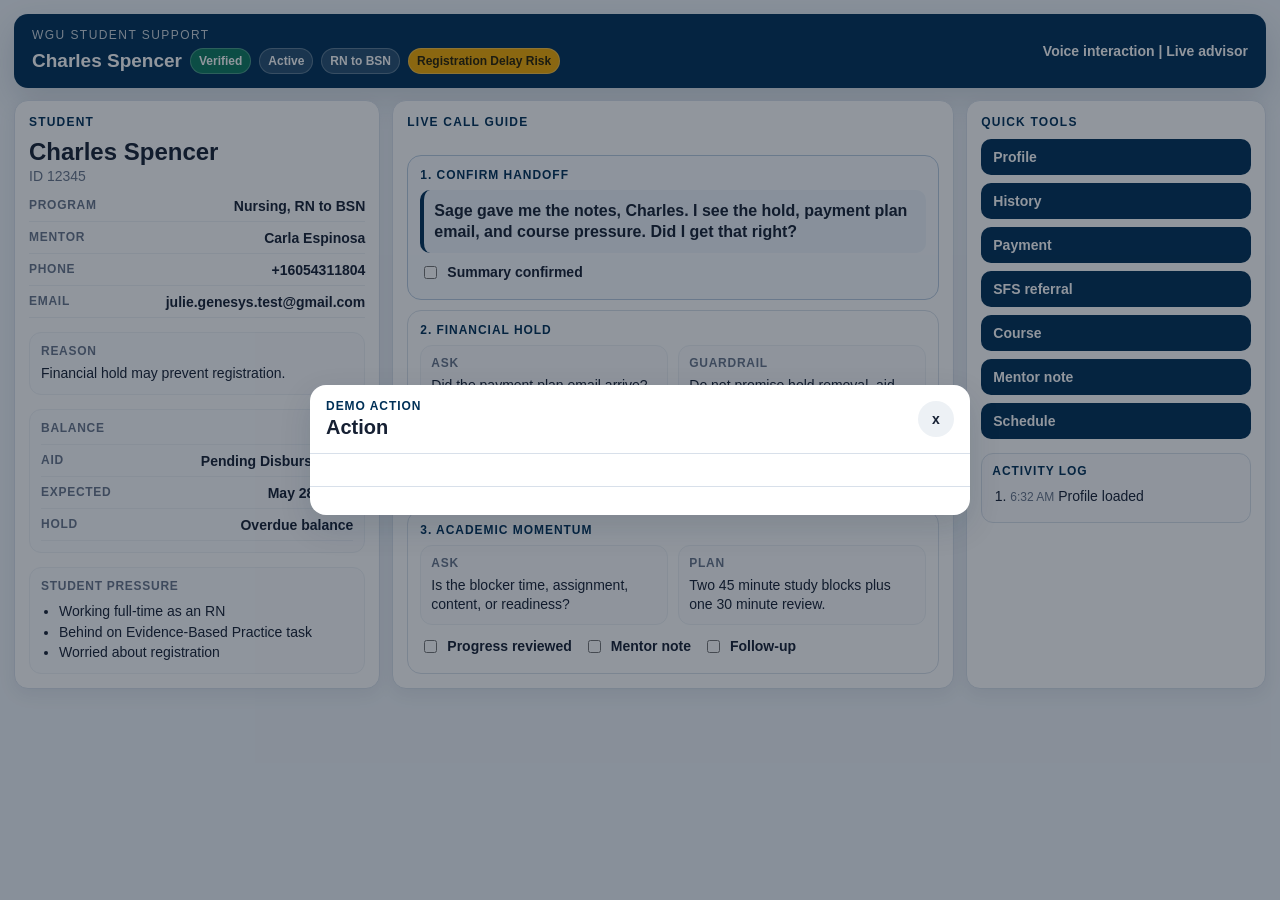
==== index.html @ 22fc6ad2 "Describe your changes" ====
<!doctype html>
<html lang="en">
<head>
  <meta charset="utf-8" />
  <meta name="viewport" content="width=device-width, initial-scale=1" />
  <title>WGU Student Support</title>
  <meta http-equiv="refresh" content="0; url=agent-script.html?StudentId=12345" />
</head>
<body>
  <p><a href="agent-script.html?StudentId=12345">Open WGU Student Support demo</a></p>
</body>
</html>
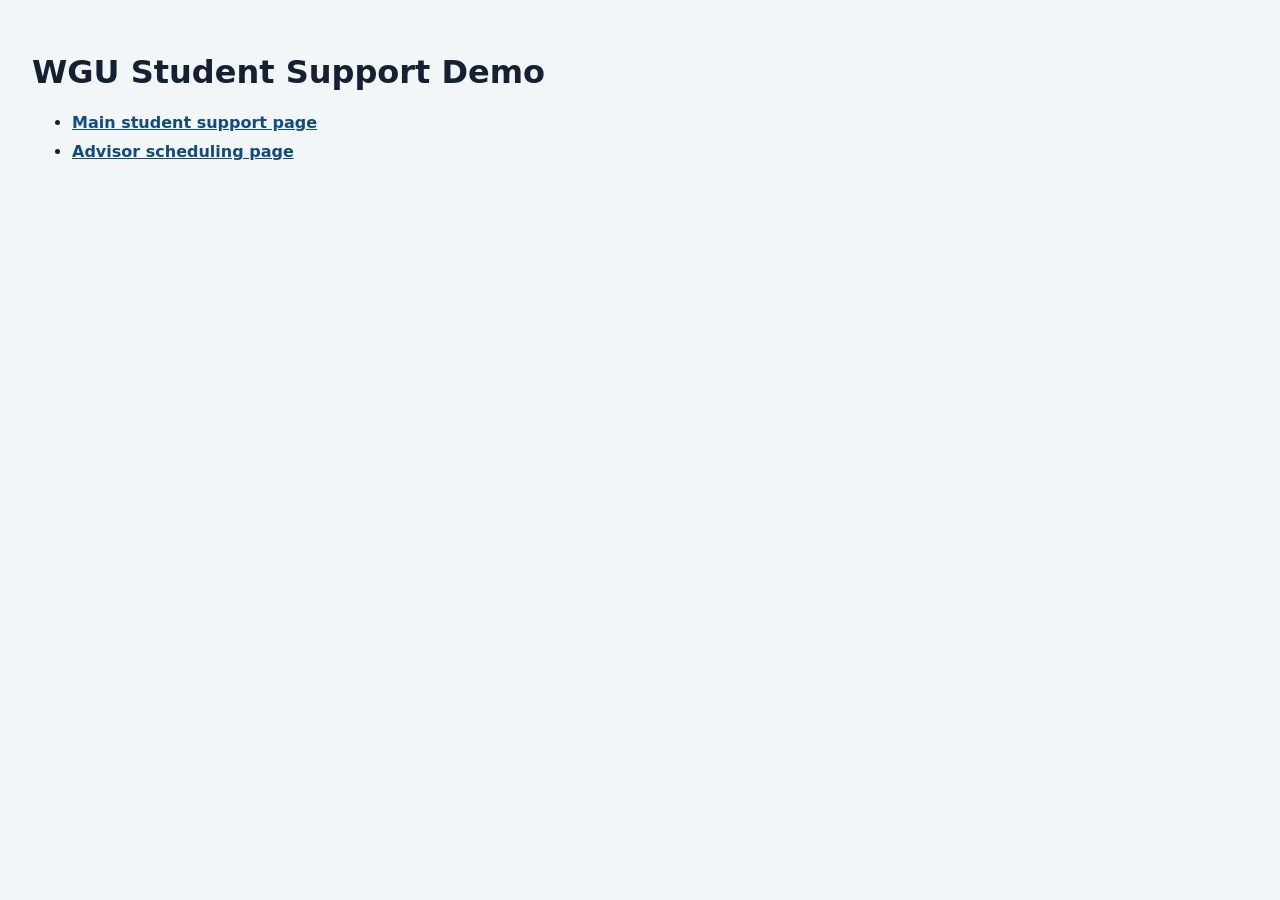
==== commit ac576180: "Describe your changes" ====
--- a/index.html
+++ b/index.html
@@ -4,9 +4,17 @@
   <meta charset="utf-8" />
   <meta name="viewport" content="width=device-width, initial-scale=1" />
   <title>WGU Student Support</title>
-  <meta http-equiv="refresh" content="0; url=agent-script.html?StudentId=12345" />
+  <style>
+    body { font-family: system-ui, -apple-system, BlinkMacSystemFont, "Segoe UI", sans-serif; padding: 24px; background: #f3f6f9; color: #162033; }
+    a { color: #0f4c81; font-weight: 800; }
+    li { margin: 10px 0; }
+  </style>
 </head>
 <body>
-  <p><a href="agent-script.html?StudentId=12345">Open WGU Student Support demo</a></p>
+  <h1>WGU Student Support Demo</h1>
+  <ul>
+    <li><a href="agent-script.html?StudentId=12345">Main student support page</a></li>
+    <li><a href="schedule-script.html?StudentId=12345">Advisor scheduling page</a></li>
+  </ul>
 </body>
 </html>
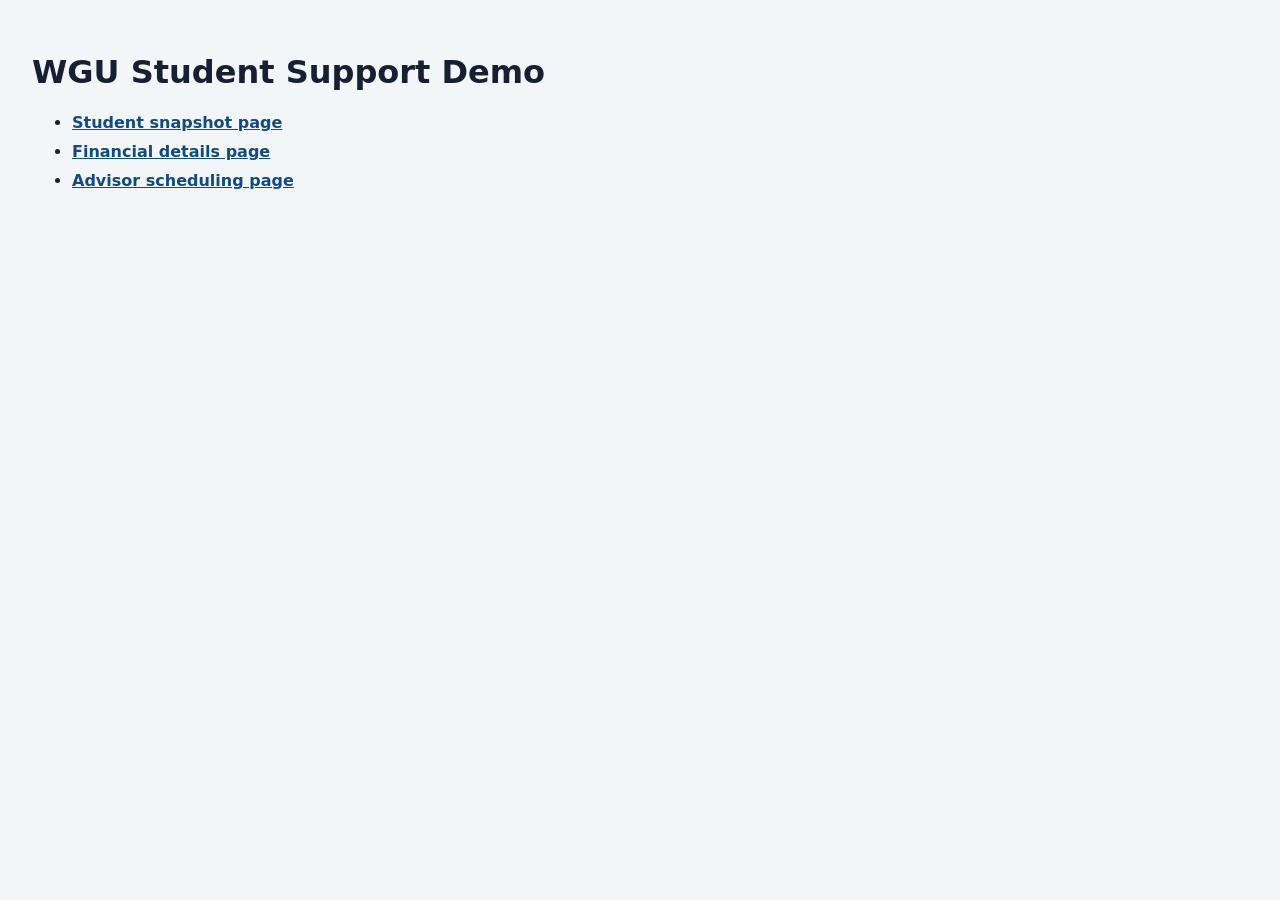
==== commit 2ffadcb4: "Describe your changes" ====
--- a/index.html
+++ b/index.html
@@ -13,7 +13,8 @@
 <body>
   <h1>WGU Student Support Demo</h1>
   <ul>
-    <li><a href="agent-script.html?StudentId=12345">Main student support page</a></li>
+    <li><a href="agent-script.html?StudentId=12345">Student snapshot page</a></li>
+    <li><a href="financial-script.html?StudentId=12345">Financial details page</a></li>
     <li><a href="schedule-script.html?StudentId=12345">Advisor scheduling page</a></li>
   </ul>
 </body>
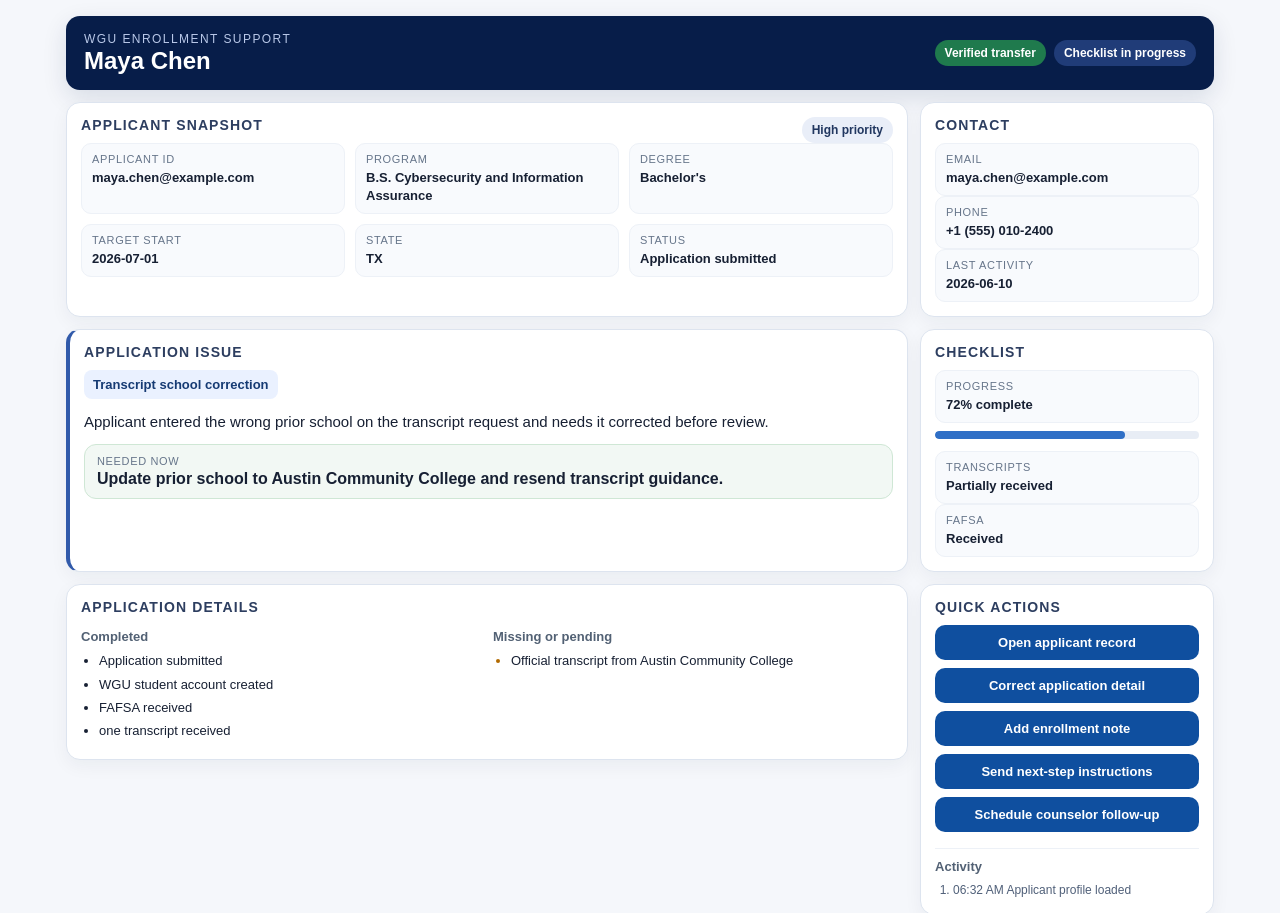
==== commit d186d364: "Describe your changes" ====
--- a/index.html
+++ b/index.html
@@ -1,21 +1 @@
-<!doctype html>
-<html lang="en">
-<head>
-  <meta charset="utf-8" />
-  <meta name="viewport" content="width=device-width, initial-scale=1" />
-  <title>WGU Student Support</title>
-  <style>
-    body { font-family: system-ui, -apple-system, BlinkMacSystemFont, "Segoe UI", sans-serif; padding: 24px; background: #f3f6f9; color: #162033; }
-    a { color: #0f4c81; font-weight: 800; }
-    li { margin: 10px 0; }
-  </style>
-</head>
-<body>
-  <h1>WGU Student Support Demo</h1>
-  <ul>
-    <li><a href="agent-script.html?StudentId=12345">Student snapshot page</a></li>
-    <li><a href="financial-script.html?StudentId=12345">Financial details page</a></li>
-    <li><a href="schedule-script.html?StudentId=12345">Advisor scheduling page</a></li>
-  </ul>
-</body>
-</html>
+<!doctype html><html><head><meta charset="utf-8"><meta name="viewport" content="width=device-width,initial-scale=1"><meta http-equiv="refresh" content="0;url=agent-script.html?ApplicantId=maya.chen@example.com"><title>WGU Applicant Support</title></head><body><a href="agent-script.html?ApplicantId=maya.chen@example.com">Open demo</a></body></html>
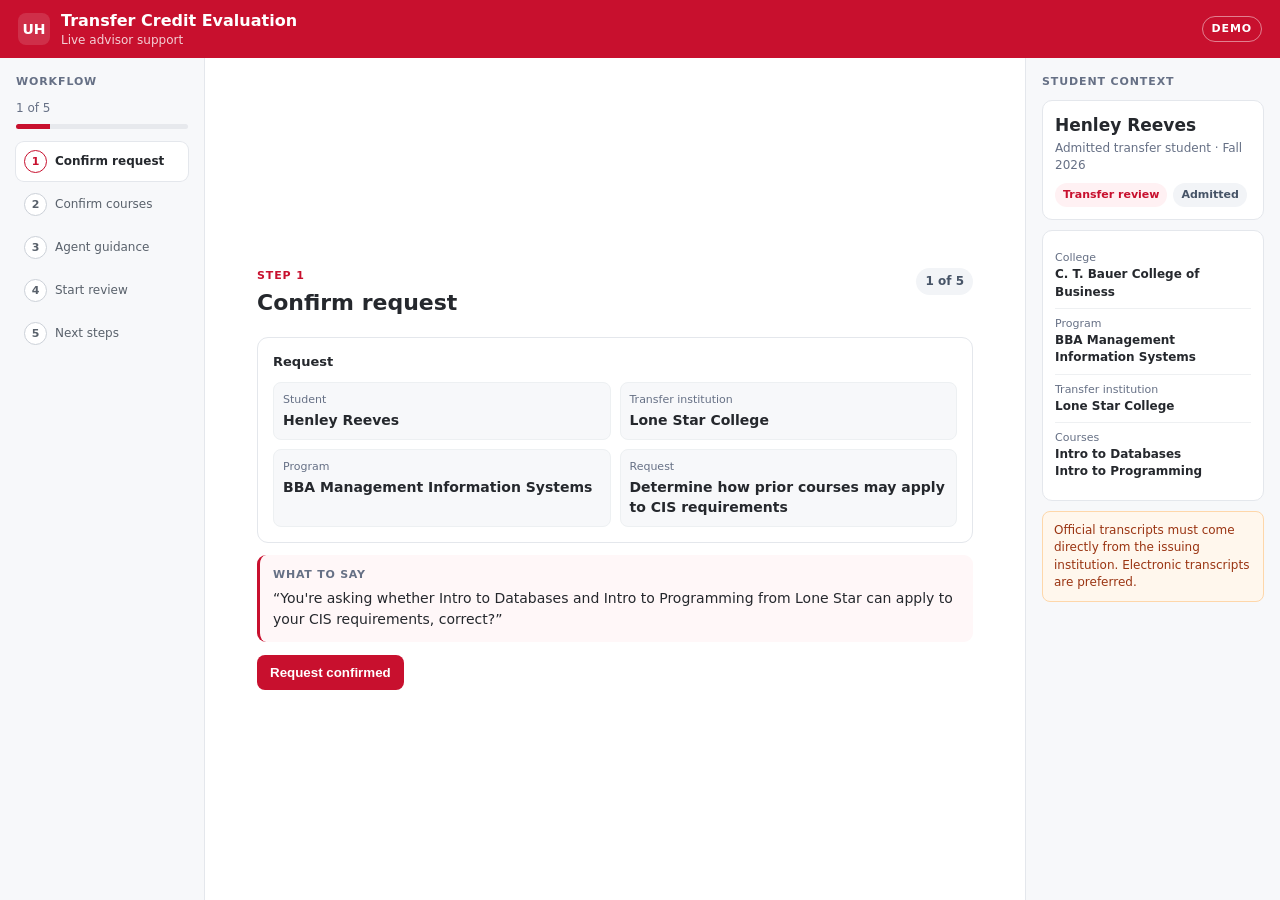
==== commit 5fec60dd: "Deploy website updates" ====
--- a/index.html
+++ b/index.html
@@ -1 +1,23 @@
-<!doctype html><html><head><meta charset="utf-8"><meta name="viewport" content="width=device-width,initial-scale=1"><meta http-equiv="refresh" content="0;url=agent-script.html?ApplicantId=maya.chen@example.com"><title>WGU Applicant Support</title></head><body><a href="agent-script.html?ApplicantId=maya.chen@example.com">Open demo</a></body></html>+<!doctype html>
+<!-- Simulated Genesys Agent Workspace demo script. All actions are mock UI interactions only. -->
+<html lang="en"><head><meta charset="utf-8"><meta name="viewport" content="width=device-width,initial-scale=1"><title>Transfer Credit Evaluation</title>
+<style>
+:root{--red:#C8102E;--red2:#a60d27;--text:#25282d;--muted:#667085;--line:#e4e7ec;--panel:#f7f8fa;--ok:#157347;--okbg:#ecfdf3}*{box-sizing:border-box}body{margin:0;font:14px/1.45 system-ui,-apple-system,Segoe UI,sans-serif;color:var(--text);background:#fff}.top{position:sticky;top:0;z-index:5;height:58px;background:var(--red);color:#fff;display:flex;align-items:center;justify-content:space-between;padding:0 18px}.brand{display:flex;align-items:center;gap:11px}.mark{width:32px;height:32px;border-radius:8px;background:#ffffff22;display:grid;place-items:center;font-weight:800}.t1{font-weight:800;font-size:16px}.t2{font-size:12px;opacity:.8}.demo{border:1px solid #ffffff77;border-radius:999px;padding:4px 9px;font-size:11px;font-weight:800;letter-spacing:.08em}.grid{display:grid;grid-template-columns:205px minmax(0,1fr) 255px;min-height:calc(100vh - 58px)}aside{background:var(--panel);padding:16px}.left{border-right:1px solid var(--line)}.right{border-left:1px solid var(--line)}.label{font-size:11px;color:var(--muted);font-weight:800;text-transform:uppercase;letter-spacing:.08em;margin-bottom:10px}.bar{height:5px;background:#e7e9ed;border-radius:99px;overflow:hidden;margin:7px 0 13px}.fill{height:100%;background:var(--red);width:20%;transition:.2s}.small{font-size:12px;color:var(--muted)}.step{display:flex;gap:8px;align-items:center;padding:8px;border-radius:8px;color:#59616b;font-size:12px;margin:4px 0}.step.active{background:#fff;box-shadow:0 0 0 1px var(--line);font-weight:700;color:var(--text)}.step.done{color:var(--ok)}.num{width:23px;height:23px;border:1px solid #ccd1d8;border-radius:50%;display:grid;place-items:center;background:#fff;font-size:11px;font-weight:700}.step.active .num{border-color:var(--red);color:var(--red)}main{padding:22px;max-width:760px;width:100%;margin:auto}.head{display:flex;justify-content:space-between;gap:12px;margin-bottom:15px}.eyebrow{color:var(--red);font-size:11px;font-weight:800;text-transform:uppercase;letter-spacing:.08em}.head h1{font-size:22px;margin:3px 0}.pill{height:max-content;background:#f2f4f7;border-radius:999px;padding:5px 9px;font-size:12px;font-weight:700;color:#475467}.card{border:1px solid var(--line);border-radius:11px;padding:15px;margin-bottom:12px;background:#fff}.card h3{font-size:13px;margin:0 0 10px}.fields{display:grid;grid-template-columns:1fr 1fr;gap:9px}.field{background:var(--panel);border:1px solid #edf0f2;border-radius:8px;padding:9px}.fl{font-size:11px;color:var(--muted)}.fv{font-weight:700;margin-top:2px}.say,.guide{padding:12px 13px;border-radius:9px;line-height:1.5}.say{background:#fff7f8;border-left:3px solid var(--red)}.guide{background:#f8fafc;border:1px solid var(--line)}.kick{font-size:11px;color:var(--muted);font-weight:800;text-transform:uppercase;letter-spacing:.07em;margin-bottom:4px}.warn{margin-top:10px;padding:10px 11px;border-radius:8px;background:#fff7ed;border:1px solid #fed7aa;color:#9a3412;font-size:12px}.actions{display:flex;gap:8px;flex-wrap:wrap;margin-top:13px}.btn{border-radius:8px;padding:9px 12px;font-weight:750;cursor:pointer;border:1px solid transparent}.primary{background:var(--red);color:#fff}.primary:hover{background:var(--red2)}.secondary{background:#fff;border-color:#d0d5dd;color:#344054}.btn:disabled{opacity:.55;cursor:default}.context{background:#fff;border:1px solid var(--line);border-radius:10px;padding:12px;margin-bottom:10px}.name{font-size:17px;font-weight:800}.sub{font-size:12px;color:var(--muted);margin-top:2px}.badges{display:flex;gap:6px;flex-wrap:wrap;margin-top:9px}.badge{font-size:11px;font-weight:700;border-radius:99px;padding:4px 8px;background:#f2f4f7;color:#475467}.badge.red{background:#fff1f3;color:var(--red)}.row{padding:7px 0;border-bottom:1px solid #eef0f2}.row:last-child{border:0}.rl{font-size:11px;color:var(--muted)}.rv{font-size:12px;font-weight:650}.loading{display:none;align-items:center;gap:8px;font-size:12px;color:var(--muted);margin-top:11px}.loading.show{display:flex}.spin{width:14px;height:14px;border:2px solid #e1e4e8;border-top-color:var(--red);border-radius:50%;animation:s .7s linear infinite}@keyframes s{to{transform:rotate(360deg)}}.success{display:none;margin-top:11px;background:var(--okbg);border:1px solid #a6f4c5;color:var(--ok);border-radius:8px;padding:11px}.success.show{display:block}.details{display:none;margin-top:10px;background:#fafafa;border:1px solid var(--line);border-radius:8px;padding:10px}.details.show{display:block}.drow{display:flex;justify-content:space-between;gap:10px;padding:6px 0;border-bottom:1px solid #eceff2;font-size:12px}.drow:last-child{border:0}.drow span:first-child{color:var(--muted)}.drow span:last-child{text-align:right;font-weight:700}.complete{text-align:center;padding:35px 10px}.check{width:46px;height:46px;margin:auto;border-radius:50%;background:var(--okbg);border:1px solid #a6f4c5;color:var(--ok);display:grid;place-items:center;font-size:23px;font-weight:900}.complete h2{margin:9px 0 4px}.complete p{margin:0;color:var(--muted)}
+@media(max-width:900px){.grid{grid-template-columns:180px 1fr}.right{grid-column:1/-1;border-left:0;border-top:1px solid var(--line);display:grid;grid-template-columns:1fr 1fr;gap:10px}.right>.label{grid-column:1/-1}}@media(max-width:680px){.grid{display:block}.left{border-right:0;border-bottom:1px solid var(--line)}.steps{display:grid;grid-template-columns:repeat(5,1fr)}.step{justify-content:center}.step span:last-child{display:none}.right{display:block}.fields{grid-template-columns:1fr}main{padding:16px}.t2{display:none}}
+</style></head>
+<body><div class="top"><div class="brand"><div class="mark">UH</div><div><div class="t1">Transfer Credit Evaluation</div><div class="t2">Live advisor support</div></div></div><div class="demo">DEMO</div></div>
+<div class="grid"><aside class="left"><div class="label">Workflow</div><div class="small" id="ptext">1 of 5</div><div class="bar"><div class="fill" id="fill"></div></div><div class="steps" id="steps"></div></aside>
+<main><div class="head"><div><div class="eyebrow" id="eye">Step 1</div><h1 id="title">Confirm request</h1></div><div class="pill" id="count">1 of 5</div></div><section id="content"></section></main>
+<aside class="right"><div class="label">Student context</div><div class="context"><div class="name">Henley Reeves</div><div class="sub">Admitted transfer student · Fall 2026</div><div class="badges"><span class="badge red">Transfer review</span><span class="badge">Admitted</span></div></div><div class="context"><div class="row"><div class="rl">College</div><div class="rv">C. T. Bauer College of Business</div></div><div class="row"><div class="rl">Program</div><div class="rv">BBA Management Information Systems</div></div><div class="row"><div class="rl">Transfer institution</div><div class="rv">Lone Star College</div></div><div class="row"><div class="rl">Courses</div><div class="rv">Intro to Databases<br>Intro to Programming</div></div></div><div class="warn">Official transcripts must come directly from the issuing institution. Electronic transcripts are preferred.</div></aside></div>
+<script>
+const names=['Confirm request','Confirm courses','Agent guidance','Start review','Next steps'];let step=1,review=false,complete=false;
+function renderSteps(){const e=document.getElementById('steps');e.innerHTML=names.map((n,i)=>{const x=i+1,d=x<step||complete&&x===5;return `<div class="step ${x===step?'active':''} ${d?'done':''}"><span class="num">${d?'✓':x}</span><span>${n}</span></div>`}).join('');document.getElementById('ptext').textContent=`${step} of 5`;document.getElementById('count').textContent=`${step} of 5`;document.getElementById('fill').style.width=`${step*20}%`;document.getElementById('eye').textContent=`Step ${step}`;document.getElementById('title').textContent=names[step-1]}
+function go(n){step=n;renderSteps();render()}
+function render(){const c=document.getElementById('content');if(step===1)c.innerHTML=`<div class="card"><h3>Request</h3><div class="fields"><div class="field"><div class="fl">Student</div><div class="fv">Henley Reeves</div></div><div class="field"><div class="fl">Transfer institution</div><div class="fv">Lone Star College</div></div><div class="field"><div class="fl">Program</div><div class="fv">BBA Management Information Systems</div></div><div class="field"><div class="fl">Request</div><div class="fv">Determine how prior courses may apply to CIS requirements</div></div></div></div><div class="say"><div class="kick">What to say</div>“You're asking whether Intro to Databases and Intro to Programming from Lone Star can apply to your CIS requirements, correct?”</div><div class="actions"><button class="btn primary" onclick="go(2)">Request confirmed</button></div>`;
+if(step===2)c.innerHTML=`<div class="card"><h3>Courses to review</h3><div class="fields"><div class="field"><div class="fl">Course 1</div><div class="fv">Intro to Databases</div></div><div class="field"><div class="fl">Course 2</div><div class="fv">Intro to Programming</div></div><div class="field" style="grid-column:1/-1"><div class="fl">Transfer institution</div><div class="fv">Lone Star College</div></div></div></div><div class="actions"><button class="btn secondary" onclick="go(1)">Back</button><button class="btn primary" onclick="go(3)">Courses confirmed</button></div>`;
+if(step===3)c.innerHTML=`<div class="guide"><div class="kick">Agent guidance</div>I can help get this moving. The actual course equivalencies are determined through the transfer-credit evaluation, so I don't want to promise that either course will count before that review.</div><div class="warn">Do not quote a transfer-hour total or promise that either course satisfies a specific degree requirement before evaluation.</div><div class="actions"><button class="btn secondary" onclick="go(2)">Back</button><button class="btn primary" onclick="go(4)">Continue</button></div>`;
+if(step===4)c.innerHTML=`<div class="card"><h3>Transfer-credit review</h3><div class="sub">Capture the request for evaluation. This is a simulated demo action.</div><div class="actions"><button id="start" class="btn primary" onclick="startReview()" ${review?'disabled':''}>${review?'Review request captured':'Start Transfer Credit Review'}</button>${review?'<button class="btn secondary" onclick="toggleDetails()">View Review Details</button>':''}</div><div class="loading" id="loading"><span class="spin"></span>Capturing review request...</div><div class="success ${review?'show':''}"><strong>Transfer-credit review request captured</strong><br>Courses: Intro to Databases, Intro to Programming<br>Student: Henley Reeves<br>Status: Ready for evaluation</div><div class="details" id="details"><div class="drow"><span>Transfer institution</span><span>Lone Star College</span></div><div class="drow"><span>Courses</span><span>Intro to Databases<br>Intro to Programming</span></div><div class="drow"><span>Program</span><span>BBA Management Information Systems</span></div><div class="drow"><span>Review status</span><span>Ready for evaluation</span></div><div class="drow"><span>Next step</span><span>Academic advisor transfer-credit evaluation</span></div></div></div><div class="actions"><button class="btn secondary" onclick="go(3)">Back</button>${review?'<button class="btn primary" onclick="go(5)">Continue</button>':''}</div>`;
+if(step===5&&!complete)c.innerHTML=`<div class="card"><h3>Next steps</h3><div class="row"><div class="rl">Official transcript</div><div class="rv">Must come directly from Lone Star College. Electronic transcripts are preferred.</div></div><div class="row"><div class="rl">Course equivalency</div><div class="rv">Determined during the transfer-credit evaluation.</div></div><div class="row"><div class="rl">Agent reminder</div><div class="rv">Do not promise that either course will satisfy a specific requirement.</div></div></div><div class="say"><div class="kick">What to say</div>“The next step is the transfer-credit evaluation. Once the official transcript is received from Lone Star College, the advisor can determine how those courses apply to your degree.”</div><div class="actions"><button class="btn secondary" onclick="go(4)">Back</button><button class="btn primary" onclick="finish()">Mark Next Steps Reviewed</button></div>`;
+if(step===5&&complete)c.innerHTML=`<div class="complete"><div class="check">✓</div><h2>Complete</h2><p>Next steps confirmed.</p></div>`}
+function startReview(){const b=document.getElementById('start'),l=document.getElementById('loading');b.disabled=true;l.classList.add('show');setTimeout(()=>{review=true;render();renderSteps()},850)}function toggleDetails(){document.getElementById('details').classList.toggle('show')}function finish(){complete=true;renderSteps();render()}renderSteps();render();
+</script></body></html>
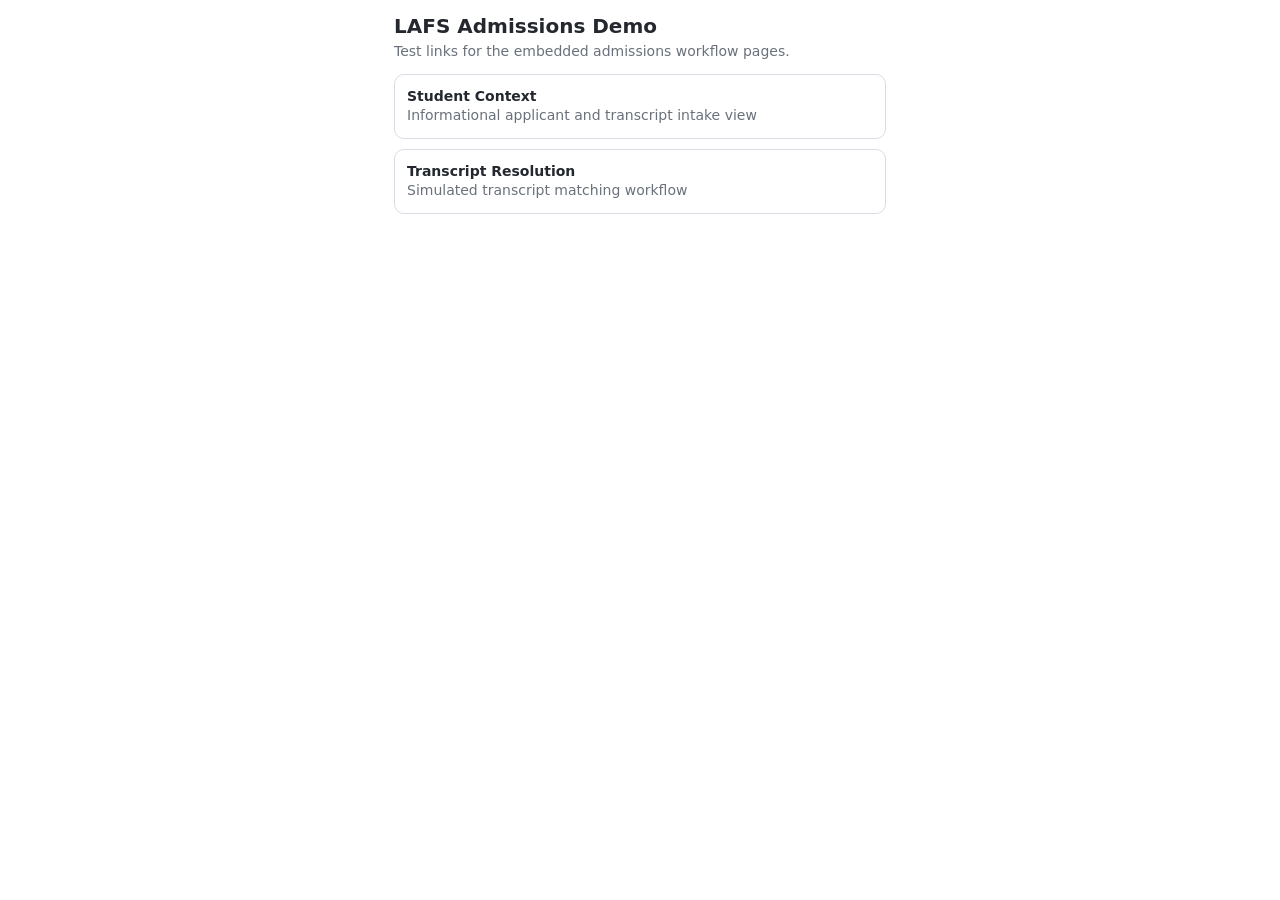
==== commit ca5603e1: "Update demo scripts" ====
--- a/index.html
+++ b/index.html
@@ -1,23 +1,28 @@
-<!doctype html>
-<!-- Simulated Genesys Agent Workspace demo script. All actions are mock UI interactions only. -->
-<html lang="en"><head><meta charset="utf-8"><meta name="viewport" content="width=device-width,initial-scale=1"><title>Transfer Credit Evaluation</title>
-<style>
-:root{--red:#C8102E;--red2:#a60d27;--text:#25282d;--muted:#667085;--line:#e4e7ec;--panel:#f7f8fa;--ok:#157347;--okbg:#ecfdf3}*{box-sizing:border-box}body{margin:0;font:14px/1.45 system-ui,-apple-system,Segoe UI,sans-serif;color:var(--text);background:#fff}.top{position:sticky;top:0;z-index:5;height:58px;background:var(--red);color:#fff;display:flex;align-items:center;justify-content:space-between;padding:0 18px}.brand{display:flex;align-items:center;gap:11px}.mark{width:32px;height:32px;border-radius:8px;background:#ffffff22;display:grid;place-items:center;font-weight:800}.t1{font-weight:800;font-size:16px}.t2{font-size:12px;opacity:.8}.demo{border:1px solid #ffffff77;border-radius:999px;padding:4px 9px;font-size:11px;font-weight:800;letter-spacing:.08em}.grid{display:grid;grid-template-columns:205px minmax(0,1fr) 255px;min-height:calc(100vh - 58px)}aside{background:var(--panel);padding:16px}.left{border-right:1px solid var(--line)}.right{border-left:1px solid var(--line)}.label{font-size:11px;color:var(--muted);font-weight:800;text-transform:uppercase;letter-spacing:.08em;margin-bottom:10px}.bar{height:5px;background:#e7e9ed;border-radius:99px;overflow:hidden;margin:7px 0 13px}.fill{height:100%;background:var(--red);width:20%;transition:.2s}.small{font-size:12px;color:var(--muted)}.step{display:flex;gap:8px;align-items:center;padding:8px;border-radius:8px;color:#59616b;font-size:12px;margin:4px 0}.step.active{background:#fff;box-shadow:0 0 0 1px var(--line);font-weight:700;color:var(--text)}.step.done{color:var(--ok)}.num{width:23px;height:23px;border:1px solid #ccd1d8;border-radius:50%;display:grid;place-items:center;background:#fff;font-size:11px;font-weight:700}.step.active .num{border-color:var(--red);color:var(--red)}main{padding:22px;max-width:760px;width:100%;margin:auto}.head{display:flex;justify-content:space-between;gap:12px;margin-bottom:15px}.eyebrow{color:var(--red);font-size:11px;font-weight:800;text-transform:uppercase;letter-spacing:.08em}.head h1{font-size:22px;margin:3px 0}.pill{height:max-content;background:#f2f4f7;border-radius:999px;padding:5px 9px;font-size:12px;font-weight:700;color:#475467}.card{border:1px solid var(--line);border-radius:11px;padding:15px;margin-bottom:12px;background:#fff}.card h3{font-size:13px;margin:0 0 10px}.fields{display:grid;grid-template-columns:1fr 1fr;gap:9px}.field{background:var(--panel);border:1px solid #edf0f2;border-radius:8px;padding:9px}.fl{font-size:11px;color:var(--muted)}.fv{font-weight:700;margin-top:2px}.say,.guide{padding:12px 13px;border-radius:9px;line-height:1.5}.say{background:#fff7f8;border-left:3px solid var(--red)}.guide{background:#f8fafc;border:1px solid var(--line)}.kick{font-size:11px;color:var(--muted);font-weight:800;text-transform:uppercase;letter-spacing:.07em;margin-bottom:4px}.warn{margin-top:10px;padding:10px 11px;border-radius:8px;background:#fff7ed;border:1px solid #fed7aa;color:#9a3412;font-size:12px}.actions{display:flex;gap:8px;flex-wrap:wrap;margin-top:13px}.btn{border-radius:8px;padding:9px 12px;font-weight:750;cursor:pointer;border:1px solid transparent}.primary{background:var(--red);color:#fff}.primary:hover{background:var(--red2)}.secondary{background:#fff;border-color:#d0d5dd;color:#344054}.btn:disabled{opacity:.55;cursor:default}.context{background:#fff;border:1px solid var(--line);border-radius:10px;padding:12px;margin-bottom:10px}.name{font-size:17px;font-weight:800}.sub{font-size:12px;color:var(--muted);margin-top:2px}.badges{display:flex;gap:6px;flex-wrap:wrap;margin-top:9px}.badge{font-size:11px;font-weight:700;border-radius:99px;padding:4px 8px;background:#f2f4f7;color:#475467}.badge.red{background:#fff1f3;color:var(--red)}.row{padding:7px 0;border-bottom:1px solid #eef0f2}.row:last-child{border:0}.rl{font-size:11px;color:var(--muted)}.rv{font-size:12px;font-weight:650}.loading{display:none;align-items:center;gap:8px;font-size:12px;color:var(--muted);margin-top:11px}.loading.show{display:flex}.spin{width:14px;height:14px;border:2px solid #e1e4e8;border-top-color:var(--red);border-radius:50%;animation:s .7s linear infinite}@keyframes s{to{transform:rotate(360deg)}}.success{display:none;margin-top:11px;background:var(--okbg);border:1px solid #a6f4c5;color:var(--ok);border-radius:8px;padding:11px}.success.show{display:block}.details{display:none;margin-top:10px;background:#fafafa;border:1px solid var(--line);border-radius:8px;padding:10px}.details.show{display:block}.drow{display:flex;justify-content:space-between;gap:10px;padding:6px 0;border-bottom:1px solid #eceff2;font-size:12px}.drow:last-child{border:0}.drow span:first-child{color:var(--muted)}.drow span:last-child{text-align:right;font-weight:700}.complete{text-align:center;padding:35px 10px}.check{width:46px;height:46px;margin:auto;border-radius:50%;background:var(--okbg);border:1px solid #a6f4c5;color:var(--ok);display:grid;place-items:center;font-size:23px;font-weight:900}.complete h2{margin:9px 0 4px}.complete p{margin:0;color:var(--muted)}
-@media(max-width:900px){.grid{grid-template-columns:180px 1fr}.right{grid-column:1/-1;border-left:0;border-top:1px solid var(--line);display:grid;grid-template-columns:1fr 1fr;gap:10px}.right>.label{grid-column:1/-1}}@media(max-width:680px){.grid{display:block}.left{border-right:0;border-bottom:1px solid var(--line)}.steps{display:grid;grid-template-columns:repeat(5,1fr)}.step{justify-content:center}.step span:last-child{display:none}.right{display:block}.fields{grid-template-columns:1fr}main{padding:16px}.t2{display:none}}
-</style></head>
-<body><div class="top"><div class="brand"><div class="mark">UH</div><div><div class="t1">Transfer Credit Evaluation</div><div class="t2">Live advisor support</div></div></div><div class="demo">DEMO</div></div>
-<div class="grid"><aside class="left"><div class="label">Workflow</div><div class="small" id="ptext">1 of 5</div><div class="bar"><div class="fill" id="fill"></div></div><div class="steps" id="steps"></div></aside>
-<main><div class="head"><div><div class="eyebrow" id="eye">Step 1</div><h1 id="title">Confirm request</h1></div><div class="pill" id="count">1 of 5</div></div><section id="content"></section></main>
-<aside class="right"><div class="label">Student context</div><div class="context"><div class="name">Henley Reeves</div><div class="sub">Admitted transfer student · Fall 2026</div><div class="badges"><span class="badge red">Transfer review</span><span class="badge">Admitted</span></div></div><div class="context"><div class="row"><div class="rl">College</div><div class="rv">C. T. Bauer College of Business</div></div><div class="row"><div class="rl">Program</div><div class="rv">BBA Management Information Systems</div></div><div class="row"><div class="rl">Transfer institution</div><div class="rv">Lone Star College</div></div><div class="row"><div class="rl">Courses</div><div class="rv">Intro to Databases<br>Intro to Programming</div></div></div><div class="warn">Official transcripts must come directly from the issuing institution. Electronic transcripts are preferred.</div></aside></div>
-<script>
-const names=['Confirm request','Confirm courses','Agent guidance','Start review','Next steps'];let step=1,review=false,complete=false;
-function renderSteps(){const e=document.getElementById('steps');e.innerHTML=names.map((n,i)=>{const x=i+1,d=x<step||complete&&x===5;return `<div class="step ${x===step?'active':''} ${d?'done':''}"><span class="num">${d?'✓':x}</span><span>${n}</span></div>`}).join('');document.getElementById('ptext').textContent=`${step} of 5`;document.getElementById('count').textContent=`${step} of 5`;document.getElementById('fill').style.width=`${step*20}%`;document.getElementById('eye').textContent=`Step ${step}`;document.getElementById('title').textContent=names[step-1]}
-function go(n){step=n;renderSteps();render()}
-function render(){const c=document.getElementById('content');if(step===1)c.innerHTML=`<div class="card"><h3>Request</h3><div class="fields"><div class="field"><div class="fl">Student</div><div class="fv">Henley Reeves</div></div><div class="field"><div class="fl">Transfer institution</div><div class="fv">Lone Star College</div></div><div class="field"><div class="fl">Program</div><div class="fv">BBA Management Information Systems</div></div><div class="field"><div class="fl">Request</div><div class="fv">Determine how prior courses may apply to CIS requirements</div></div></div></div><div class="say"><div class="kick">What to say</div>“You're asking whether Intro to Databases and Intro to Programming from Lone Star can apply to your CIS requirements, correct?”</div><div class="actions"><button class="btn primary" onclick="go(2)">Request confirmed</button></div>`;
-if(step===2)c.innerHTML=`<div class="card"><h3>Courses to review</h3><div class="fields"><div class="field"><div class="fl">Course 1</div><div class="fv">Intro to Databases</div></div><div class="field"><div class="fl">Course 2</div><div class="fv">Intro to Programming</div></div><div class="field" style="grid-column:1/-1"><div class="fl">Transfer institution</div><div class="fv">Lone Star College</div></div></div></div><div class="actions"><button class="btn secondary" onclick="go(1)">Back</button><button class="btn primary" onclick="go(3)">Courses confirmed</button></div>`;
-if(step===3)c.innerHTML=`<div class="guide"><div class="kick">Agent guidance</div>I can help get this moving. The actual course equivalencies are determined through the transfer-credit evaluation, so I don't want to promise that either course will count before that review.</div><div class="warn">Do not quote a transfer-hour total or promise that either course satisfies a specific degree requirement before evaluation.</div><div class="actions"><button class="btn secondary" onclick="go(2)">Back</button><button class="btn primary" onclick="go(4)">Continue</button></div>`;
-if(step===4)c.innerHTML=`<div class="card"><h3>Transfer-credit review</h3><div class="sub">Capture the request for evaluation. This is a simulated demo action.</div><div class="actions"><button id="start" class="btn primary" onclick="startReview()" ${review?'disabled':''}>${review?'Review request captured':'Start Transfer Credit Review'}</button>${review?'<button class="btn secondary" onclick="toggleDetails()">View Review Details</button>':''}</div><div class="loading" id="loading"><span class="spin"></span>Capturing review request...</div><div class="success ${review?'show':''}"><strong>Transfer-credit review request captured</strong><br>Courses: Intro to Databases, Intro to Programming<br>Student: Henley Reeves<br>Status: Ready for evaluation</div><div class="details" id="details"><div class="drow"><span>Transfer institution</span><span>Lone Star College</span></div><div class="drow"><span>Courses</span><span>Intro to Databases<br>Intro to Programming</span></div><div class="drow"><span>Program</span><span>BBA Management Information Systems</span></div><div class="drow"><span>Review status</span><span>Ready for evaluation</span></div><div class="drow"><span>Next step</span><span>Academic advisor transfer-credit evaluation</span></div></div></div><div class="actions"><button class="btn secondary" onclick="go(3)">Back</button>${review?'<button class="btn primary" onclick="go(5)">Continue</button>':''}</div>`;
-if(step===5&&!complete)c.innerHTML=`<div class="card"><h3>Next steps</h3><div class="row"><div class="rl">Official transcript</div><div class="rv">Must come directly from Lone Star College. Electronic transcripts are preferred.</div></div><div class="row"><div class="rl">Course equivalency</div><div class="rv">Determined during the transfer-credit evaluation.</div></div><div class="row"><div class="rl">Agent reminder</div><div class="rv">Do not promise that either course will satisfy a specific requirement.</div></div></div><div class="say"><div class="kick">What to say</div>“The next step is the transfer-credit evaluation. Once the official transcript is received from Lone Star College, the advisor can determine how those courses apply to your degree.”</div><div class="actions"><button class="btn secondary" onclick="go(4)">Back</button><button class="btn primary" onclick="finish()">Mark Next Steps Reviewed</button></div>`;
-if(step===5&&complete)c.innerHTML=`<div class="complete"><div class="check">✓</div><h2>Complete</h2><p>Next steps confirmed.</p></div>`}
-function startReview(){const b=document.getElementById('start'),l=document.getElementById('loading');b.disabled=true;l.classList.add('show');setTimeout(()=>{review=true;render();renderSteps()},850)}function toggleDetails(){document.getElementById('details').classList.toggle('show')}function finish(){complete=true;renderSteps();render()}renderSteps();render();
-</script></body></html>
+<!DOCTYPE html>
+<html lang="en">
+<head>
+  <meta charset="UTF-8" />
+  <meta name="viewport" content="width=device-width, initial-scale=1.0" />
+  <title>LAFS Admissions Demo</title>
+  <link rel="stylesheet" href="styles.css" />
+</head>
+<body>
+  <main class="app">
+    <header class="page-header">
+      <h1>LAFS Admissions Demo</h1>
+      <p>Test links for the embedded admissions workflow pages.</p>
+    </header>
+
+    <div class="index-list">
+      <a class="index-link" href="student-context.html">
+        <strong>Student Context</strong><br />
+        <span class="subtle">Informational applicant and transcript intake view</span>
+      </a>
+      <a class="index-link" href="transcript-resolution.html">
+        <strong>Transcript Resolution</strong><br />
+        <span class="subtle">Simulated transcript matching workflow</span>
+      </a>
+    </div>
+  </main>
+</body>
+</html>
--- a/styles.css
+++ b/styles.css
@@ -0,0 +1,130 @@
+:root {
+  --bg: #ffffff;
+  --panel: #f7f8fa;
+  --line: #d9dde3;
+  --text: #24282e;
+  --muted: #6a717a;
+  --accent: #3f5f78;
+  --success: #2f6a4e;
+  --success-bg: #edf7f1;
+  --warning: #815c1c;
+  --warning-bg: #fff8e8;
+}
+* { box-sizing: border-box; }
+html, body {
+  margin: 0;
+  padding: 0;
+  background: var(--bg);
+  color: var(--text);
+  font-family: Inter, ui-sans-serif, system-ui, -apple-system, BlinkMacSystemFont, "Segoe UI", sans-serif;
+  font-size: 14px;
+  line-height: 1.4;
+}
+body { overflow-x: hidden; }
+.app { width: 100%; max-width: 520px; margin: 0 auto; padding: 14px; }
+.page-header { margin-bottom: 12px; }
+.page-header h1 { margin: 0 0 4px; font-size: 20px; line-height: 1.2; font-weight: 700; }
+.page-header p { margin: 0; color: var(--muted); }
+.subtle { color: var(--muted); }
+.badge {
+  display: inline-flex;
+  align-items: center;
+  margin-top: 8px;
+  padding: 3px 8px;
+  border-radius: 999px;
+  background: #eef1f4;
+  color: #41464d;
+  font-size: 12px;
+  font-weight: 700;
+}
+.badge.warning { background: var(--warning-bg); color: var(--warning); }
+.badge.success { background: var(--success-bg); color: var(--success); }
+.card {
+  margin-bottom: 12px;
+  padding: 12px;
+  border: 1px solid var(--line);
+  border-radius: 10px;
+  background: #fff;
+}
+.card.emphasis { border-left: 4px solid var(--accent); background: #fbfcfd; }
+.card h2 {
+  margin: 0 0 10px;
+  font-size: 13px;
+  font-weight: 800;
+  letter-spacing: .04em;
+  text-transform: uppercase;
+  color: #3b4148;
+}
+.card h3 { margin: 0 0 4px; font-size: 14px; }
+.grid { display: grid; grid-template-columns: 1fr 1fr; gap: 10px 14px; }
+.field-label {
+  display: block;
+  margin-bottom: 2px;
+  color: var(--muted);
+  font-size: 11px;
+  font-weight: 600;
+  letter-spacing: .03em;
+  text-transform: uppercase;
+}
+.field-value { font-weight: 700; }
+.status-list { display: grid; gap: 8px; }
+.status-row {
+  display: flex;
+  justify-content: space-between;
+  gap: 12px;
+  padding-bottom: 8px;
+  border-bottom: 1px solid #eceff2;
+}
+.status-row:last-child { padding-bottom: 0; border-bottom: 0; }
+.status-row span:first-child { color: var(--muted); }
+.status-row span:last-child { text-align: right; font-weight: 700; }
+.note {
+  margin-top: 10px;
+  padding: 9px 10px;
+  border: 1px solid var(--line);
+  border-radius: 8px;
+  background: var(--panel);
+}
+.actions { display: flex; flex-wrap: wrap; gap: 8px; }
+button, .link-button {
+  min-height: 38px;
+  padding: 8px 12px;
+  border: 1px solid var(--line);
+  border-radius: 8px;
+  background: #fff;
+  color: var(--text);
+  font: inherit;
+  font-weight: 700;
+  cursor: pointer;
+}
+button.primary { border-color: var(--accent); background: var(--accent); color: #fff; }
+button:disabled { opacity: .55; cursor: default; }
+.inline-state {
+  display: none;
+  margin-top: 10px;
+  padding: 10px;
+  border-radius: 8px;
+}
+.inline-state.show { display: block; }
+.inline-state.success { border: 1px solid #cfe3d7; background: var(--success-bg); color: #24543d; }
+.inline-state.warning { border: 1px solid #ecd9ab; background: var(--warning-bg); color: #735217; }
+.progress { display: none; margin-top: 10px; color: var(--muted); font-size: 13px; }
+.progress.show { display: block; }
+.next-step { display: none; margin-top: 10px; padding-top: 10px; border-top: 1px solid var(--line); }
+.next-step.show { display: block; }
+.index-list { display: grid; gap: 10px; }
+.index-link {
+  display: block;
+  padding: 12px;
+  border: 1px solid var(--line);
+  border-radius: 10px;
+  color: inherit;
+  text-decoration: none;
+}
+.index-link:hover { background: var(--panel); }
+@media (max-width: 420px) {
+  .app { padding: 10px; }
+  .grid { grid-template-columns: 1fr; gap: 8px; }
+  .actions { flex-direction: column; }
+  button, .link-button { width: 100%; }
+}
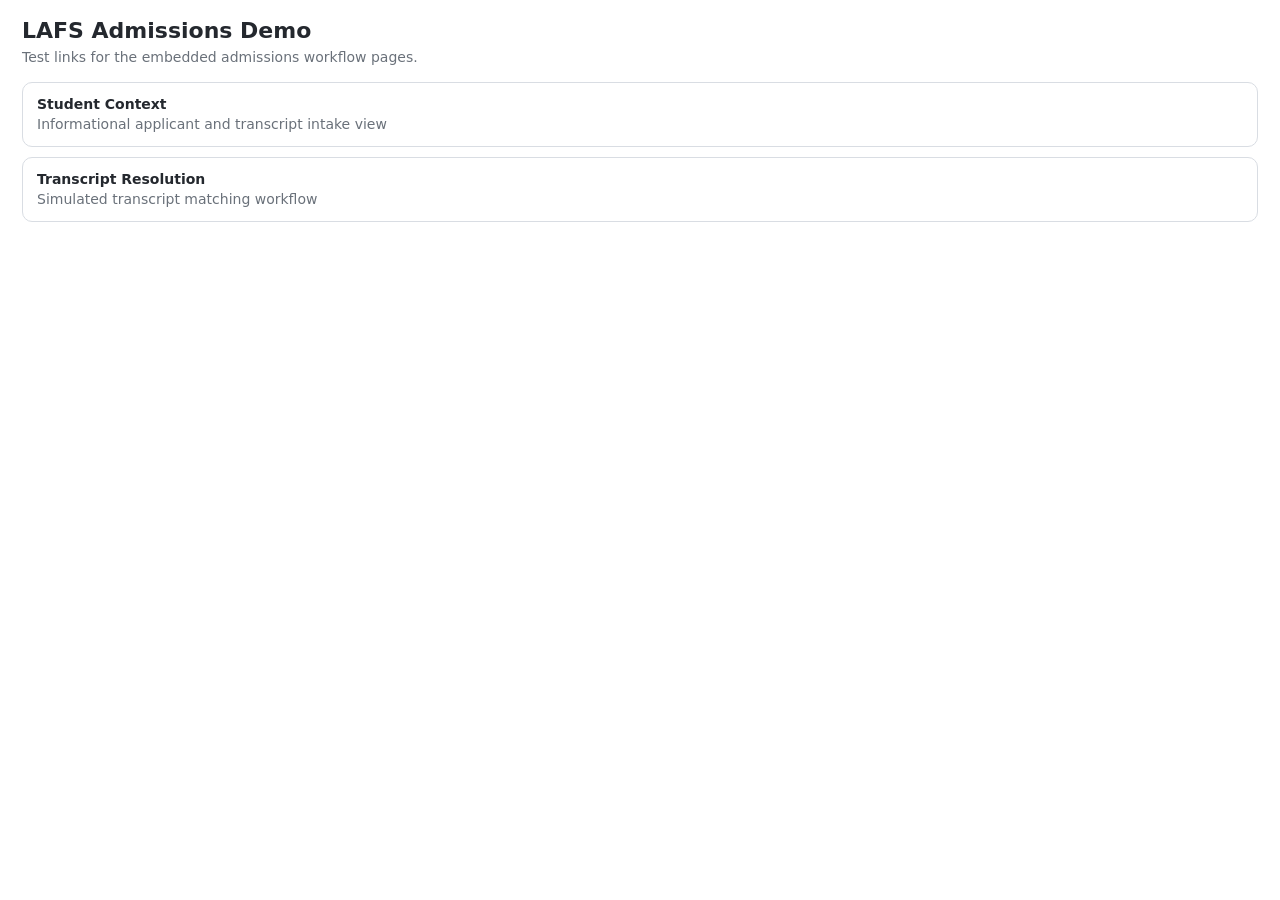
==== commit 1e6bab97: "Update demo scripts" ====
--- a/index.html
+++ b/index.html
@@ -4,7 +4,7 @@
   <meta charset="UTF-8" />
   <meta name="viewport" content="width=device-width, initial-scale=1.0" />
   <title>LAFS Admissions Demo</title>
-  <link rel="stylesheet" href="styles.css" />
+  <link rel="stylesheet" href="styles.css?v=fullwidth1" />
 </head>
 <body>
   <main class="app">
@@ -12,16 +12,9 @@
       <h1>LAFS Admissions Demo</h1>
       <p>Test links for the embedded admissions workflow pages.</p>
     </header>
-
     <div class="index-list">
-      <a class="index-link" href="student-context.html">
-        <strong>Student Context</strong><br />
-        <span class="subtle">Informational applicant and transcript intake view</span>
-      </a>
-      <a class="index-link" href="transcript-resolution.html">
-        <strong>Transcript Resolution</strong><br />
-        <span class="subtle">Simulated transcript matching workflow</span>
-      </a>
+      <a class="index-link" href="student-context.html"><strong>Student Context</strong><br /><span class="subtle">Informational applicant and transcript intake view</span></a>
+      <a class="index-link" href="transcript-resolution.html"><strong>Transcript Resolution</strong><br /><span class="subtle">Simulated transcript matching workflow</span></a>
     </div>
   </main>
 </body>
--- a/styles.css
+++ b/styles.css
@@ -10,22 +10,66 @@
   --warning: #815c1c;
   --warning-bg: #fff8e8;
 }
-* { box-sizing: border-box; }
-html, body {
-  margin: 0;
-  padding: 0;
+
+* {
+  box-sizing: border-box;
+}
+
+html,
+body {
+  margin: 0 !important;
+  padding: 0 !important;
+  width: 100% !important;
+  max-width: none !important;
+  min-width: 0 !important;
   background: var(--bg);
   color: var(--text);
   font-family: Inter, ui-sans-serif, system-ui, -apple-system, BlinkMacSystemFont, "Segoe UI", sans-serif;
   font-size: 14px;
   line-height: 1.4;
-}
-body { overflow-x: hidden; }
-.app { width: 100%; max-width: 520px; margin: 0 auto; padding: 14px; }
-.page-header { margin-bottom: 12px; }
-.page-header h1 { margin: 0 0 4px; font-size: 20px; line-height: 1.2; font-weight: 700; }
-.page-header p { margin: 0; color: var(--muted); }
-.subtle { color: var(--muted); }
+  overflow-x: hidden;
+}
+
+body > * {
+  max-width: none !important;
+}
+
+.app {
+  width: 100% !important;
+  max-width: none !important;
+  min-width: 0 !important;
+  margin: 0 !important;
+  padding: 18px 22px !important;
+}
+
+.page-header,
+.card,
+.index-list,
+.index-link {
+  width: 100% !important;
+  max-width: none !important;
+}
+
+.page-header {
+  margin-bottom: 14px;
+}
+
+.page-header h1 {
+  margin: 0 0 4px;
+  font-size: 22px;
+  line-height: 1.2;
+  font-weight: 700;
+}
+
+.page-header p {
+  margin: 0;
+  color: var(--muted);
+}
+
+.subtle {
+  color: var(--muted);
+}
+
 .badge {
   display: inline-flex;
   align-items: center;
@@ -36,17 +80,32 @@
   color: #41464d;
   font-size: 12px;
   font-weight: 700;
-}
-.badge.warning { background: var(--warning-bg); color: var(--warning); }
-.badge.success { background: var(--success-bg); color: var(--success); }
+  white-space: nowrap;
+}
+
+.badge.warning {
+  background: var(--warning-bg);
+  color: var(--warning);
+}
+
+.badge.success {
+  background: var(--success-bg);
+  color: var(--success);
+}
+
 .card {
   margin-bottom: 12px;
-  padding: 12px;
+  padding: 16px 18px;
   border: 1px solid var(--line);
   border-radius: 10px;
   background: #fff;
 }
-.card.emphasis { border-left: 4px solid var(--accent); background: #fbfcfd; }
+
+.card.emphasis {
+  border-left: 4px solid var(--accent);
+  background: #fbfcfd;
+}
+
 .card h2 {
   margin: 0 0 10px;
   font-size: 13px;
@@ -55,8 +114,23 @@
   text-transform: uppercase;
   color: #3b4148;
 }
-.card h3 { margin: 0 0 4px; font-size: 14px; }
-.grid { display: grid; grid-template-columns: 1fr 1fr; gap: 10px 14px; }
+
+.card h3 {
+  margin: 0 0 4px;
+  font-size: 14px;
+}
+
+.grid {
+  display: grid;
+  grid-template-columns: repeat(3, minmax(0, 1fr));
+  gap: 12px 24px;
+  width: 100%;
+}
+
+.grid > div {
+  min-width: 0;
+}
+
 .field-label {
   display: block;
   margin-bottom: 2px;
@@ -66,27 +140,64 @@
   letter-spacing: .03em;
   text-transform: uppercase;
 }
-.field-value { font-weight: 700; }
-.status-list { display: grid; gap: 8px; }
+
+.field-value {
+  display: block;
+  font-weight: 700;
+  overflow-wrap: anywhere;
+}
+
+.status-list {
+  display: grid;
+  gap: 0;
+  width: 100%;
+}
+
 .status-row {
-  display: flex;
-  justify-content: space-between;
-  gap: 12px;
-  padding-bottom: 8px;
+  display: grid;
+  grid-template-columns: minmax(170px, .7fr) minmax(0, 1.3fr);
+  gap: 18px;
+  align-items: start;
+  padding: 9px 0;
   border-bottom: 1px solid #eceff2;
 }
-.status-row:last-child { padding-bottom: 0; border-bottom: 0; }
-.status-row span:first-child { color: var(--muted); }
-.status-row span:last-child { text-align: right; font-weight: 700; }
+
+.status-row:first-child {
+  padding-top: 0;
+}
+
+.status-row:last-child {
+  padding-bottom: 0;
+  border-bottom: 0;
+}
+
+.status-row span:first-child {
+  color: var(--muted);
+}
+
+.status-row span:last-child {
+  min-width: 0;
+  text-align: right;
+  font-weight: 700;
+  overflow-wrap: anywhere;
+}
+
 .note {
   margin-top: 10px;
-  padding: 9px 10px;
+  padding: 10px 12px;
   border: 1px solid var(--line);
   border-radius: 8px;
   background: var(--panel);
 }
-.actions { display: flex; flex-wrap: wrap; gap: 8px; }
-button, .link-button {
+
+.actions {
+  display: flex;
+  flex-wrap: wrap;
+  gap: 8px;
+}
+
+button,
+.link-button {
   min-height: 38px;
   padding: 8px 12px;
   border: 1px solid var(--line);
@@ -97,34 +208,120 @@
   font-weight: 700;
   cursor: pointer;
 }
-button.primary { border-color: var(--accent); background: var(--accent); color: #fff; }
-button:disabled { opacity: .55; cursor: default; }
+
+button.primary {
+  border-color: var(--accent);
+  background: var(--accent);
+  color: #fff;
+}
+
+button:disabled {
+  opacity: .55;
+  cursor: default;
+}
+
 .inline-state {
   display: none;
   margin-top: 10px;
-  padding: 10px;
+  padding: 10px 12px;
   border-radius: 8px;
 }
-.inline-state.show { display: block; }
-.inline-state.success { border: 1px solid #cfe3d7; background: var(--success-bg); color: #24543d; }
-.inline-state.warning { border: 1px solid #ecd9ab; background: var(--warning-bg); color: #735217; }
-.progress { display: none; margin-top: 10px; color: var(--muted); font-size: 13px; }
-.progress.show { display: block; }
-.next-step { display: none; margin-top: 10px; padding-top: 10px; border-top: 1px solid var(--line); }
-.next-step.show { display: block; }
-.index-list { display: grid; gap: 10px; }
+
+.inline-state.show {
+  display: block;
+}
+
+.inline-state.success {
+  border: 1px solid #cfe3d7;
+  background: var(--success-bg);
+  color: #24543d;
+}
+
+.inline-state.warning {
+  border: 1px solid #ecd9ab;
+  background: var(--warning-bg);
+  color: #735217;
+}
+
+.progress {
+  display: none;
+  margin-top: 10px;
+  color: var(--muted);
+  font-size: 13px;
+}
+
+.progress.show {
+  display: block;
+}
+
+.next-step {
+  display: none;
+  margin-top: 10px;
+  padding-top: 10px;
+  border-top: 1px solid var(--line);
+}
+
+.next-step.show {
+  display: block;
+}
+
+.index-list {
+  display: grid;
+  gap: 10px;
+}
+
 .index-link {
   display: block;
-  padding: 12px;
+  padding: 12px 14px;
   border: 1px solid var(--line);
   border-radius: 10px;
   color: inherit;
   text-decoration: none;
 }
-.index-link:hover { background: var(--panel); }
-@media (max-width: 420px) {
-  .app { padding: 10px; }
-  .grid { grid-template-columns: 1fr; gap: 8px; }
-  .actions { flex-direction: column; }
-  button, .link-button { width: 100%; }
-}
+
+.index-link:hover {
+  background: var(--panel);
+}
+
+@media (max-width: 900px) {
+  .grid {
+    grid-template-columns: repeat(2, minmax(0, 1fr));
+  }
+}
+
+@media (max-width: 520px) {
+  .app {
+    padding: 10px !important;
+  }
+
+  .page-header h1 {
+    font-size: 19px;
+  }
+
+  .card {
+    padding: 12px;
+  }
+
+  .grid {
+    grid-template-columns: 1fr;
+    gap: 8px;
+  }
+
+  .status-row {
+    grid-template-columns: 1fr;
+    gap: 3px;
+  }
+
+  .status-row span:last-child {
+    text-align: left;
+  }
+
+  .actions {
+    flex-direction: column;
+  }
+
+  button,
+  .link-button {
+    width: 100%;
+  }
+}
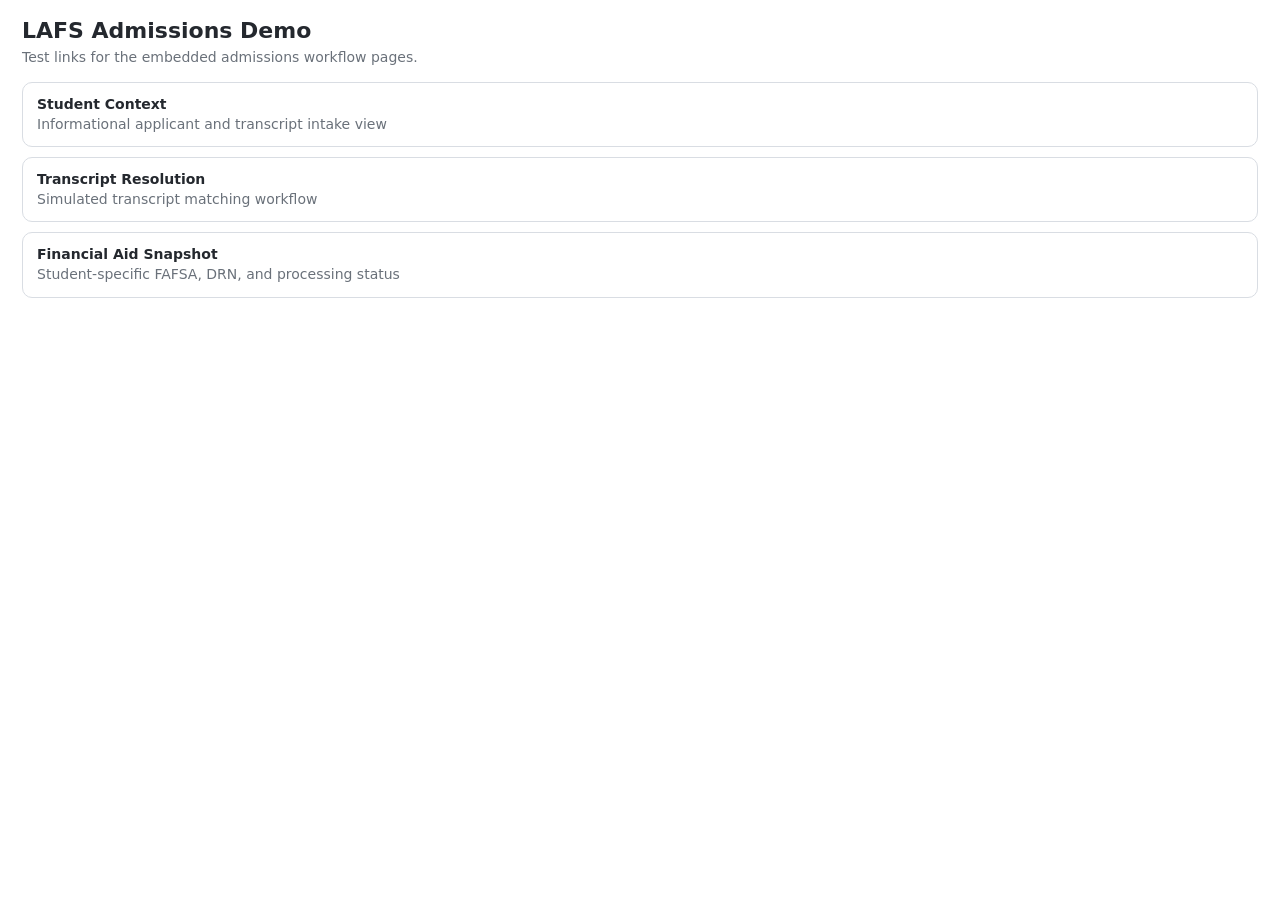
==== commit 764942bf: "Update demo scripts" ====
--- a/index.html
+++ b/index.html
@@ -4,7 +4,7 @@
   <meta charset="UTF-8" />
   <meta name="viewport" content="width=device-width, initial-scale=1.0" />
   <title>LAFS Admissions Demo</title>
-  <link rel="stylesheet" href="styles.css?v=fullwidth1" />
+  <link rel="stylesheet" href="styles.css?v=financial1" />
 </head>
 <body>
   <main class="app">
@@ -15,6 +15,7 @@
     <div class="index-list">
       <a class="index-link" href="student-context.html"><strong>Student Context</strong><br /><span class="subtle">Informational applicant and transcript intake view</span></a>
       <a class="index-link" href="transcript-resolution.html"><strong>Transcript Resolution</strong><br /><span class="subtle">Simulated transcript matching workflow</span></a>
+      <a class="index-link" href="financial-aid.html"><strong>Financial Aid Snapshot</strong><br /><span class="subtle">Student-specific FAFSA, DRN, and processing status</span></a>
     </div>
   </main>
 </body>
--- a/styles.css
+++ b/styles.css
@@ -325,3 +325,67 @@
     width: 100%;
   }
 }
+
+/* Financial Aid Snapshot additions */
+.status-copy {
+  margin: 10px 0 0;
+  color: #444a51;
+}
+
+.progress-steps {
+  display: grid;
+  gap: 8px;
+}
+
+.progress-step {
+  display: flex;
+  align-items: center;
+  gap: 9px;
+  min-height: 30px;
+  padding: 6px 0;
+  border-bottom: 1px solid #eceff2;
+}
+
+.progress-step:last-child {
+  border-bottom: 0;
+}
+
+.progress-marker {
+  width: 20px;
+  flex: 0 0 20px;
+  text-align: center;
+  font-weight: 800;
+}
+
+.progress-step.complete .progress-marker {
+  color: var(--success);
+}
+
+.progress-step.current .progress-marker {
+  color: var(--warning);
+}
+
+.progress-step.complete span:last-child {
+  font-weight: 700;
+}
+
+.progress-step.current span:last-child {
+  color: #4a5057;
+  font-weight: 700;
+}
+
+.guidance-card {
+  background: #fbfcfd;
+}
+
+.guidance-card p {
+  margin: 0;
+}
+
+.guidance-note {
+  margin-top: 10px !important;
+  padding-top: 10px;
+  border-top: 1px solid #eceff2;
+  color: var(--muted);
+  font-size: 13px;
+}
